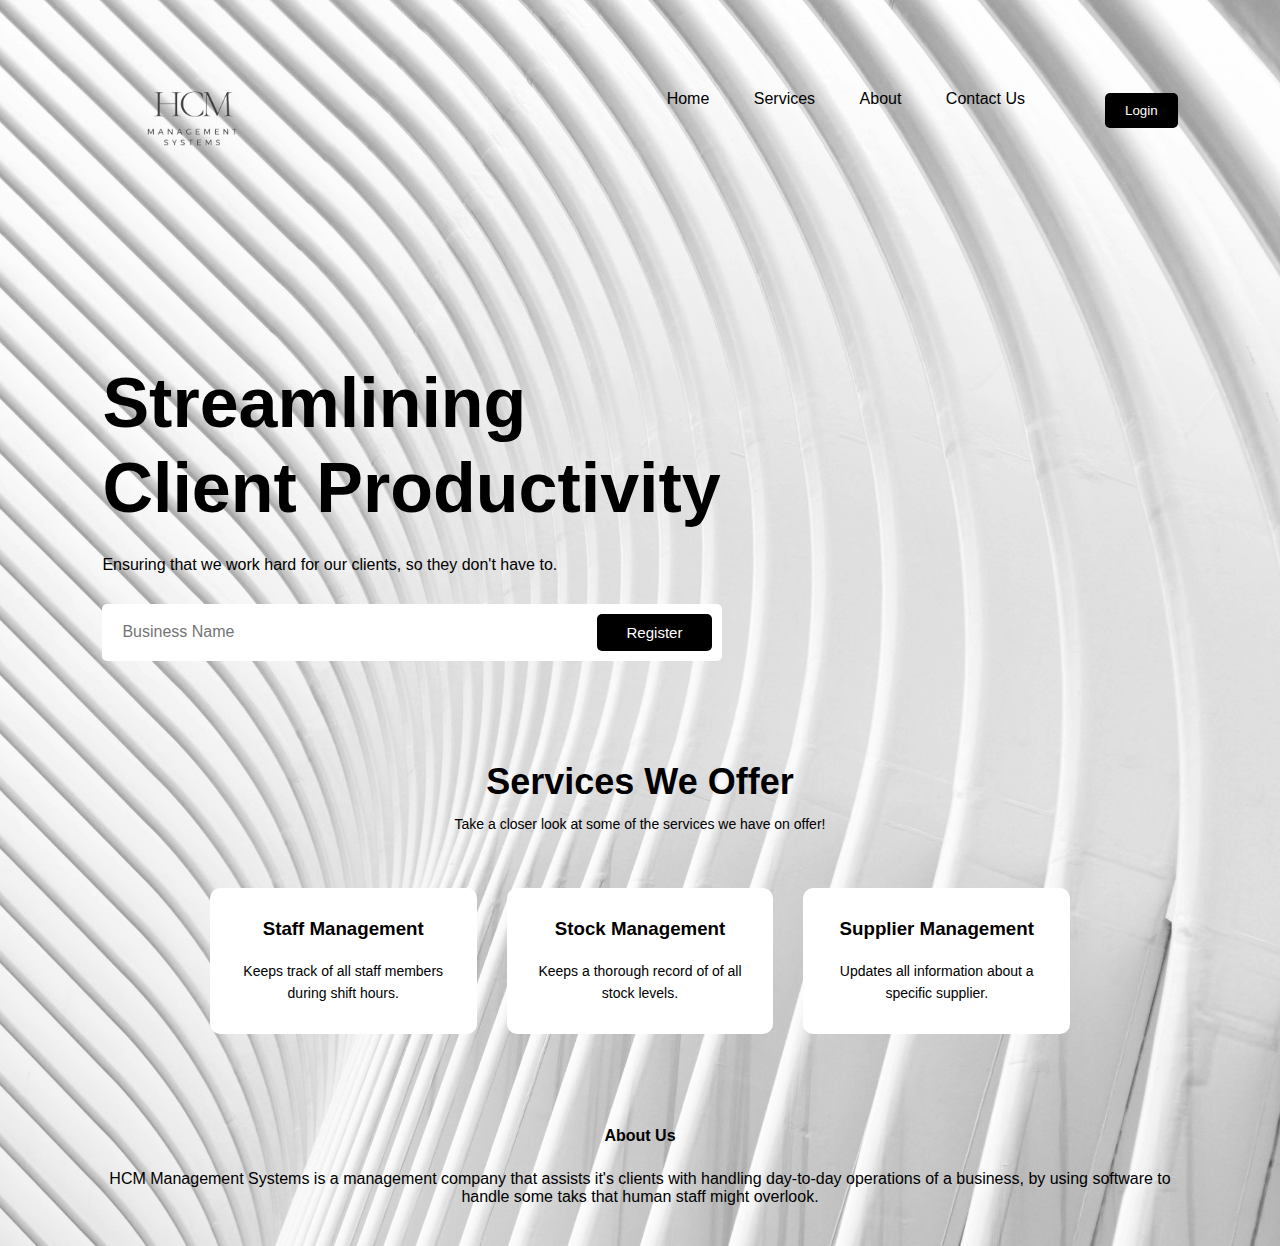
==== index.html @ 105f8566 "Added index.html & style.css files" ====
<!DOCTY:wq:PE html>
<html lang="en">
<head>
    <meta charset="UTF-8">
    <meta name="viewport" content="width=device-width, initial-scale=1.0">
    <title>HCM Management Systems</title>
    <link rel="stylesheet" href="style.css">
</head>
<body>
<div class="container">
    <nav>
        <img src="images/logo.png" class="logo">
        <ul>
            <li><a href="index.html">Home</a></li>
            <li><a href="#">Services</a></li>
            <li><a href="#">About</a></li>
            <li><a href="#">Contact Us</a></li>
        </ul>
        <button class="btn">Login</button>
    </nav>
    
    <div class="content">
        <h1>Streamlining Client Productivity</h1>
        <p> Ensuring that we work hard for our clients, so they don't have to.</p>
        <form>
            <input type="text" placeholder="Business Name">
            <button type="submit" class="btn">Register</button>
        </form>
    </div>
<section class="services">
    <h1>Services We Offer</h1>
    <p>Take a closer look at some of the services we have on offer!</p>

    <div class="row">
        <div class="services-col">
            <h3>Staff Management</h3>
            <p>Keeps track of all staff members during shift hours.</p>
        </div>
        <div class="services-col">
            <h3>Stock Management</h3>
            <p>Keeps a thorough record of of all stock levels.</p>
        </div>
        <div class="services-col">
            <h3>Supplier Management</h3>
            <p>Updates all information about a specific supplier.</p>
        </div>
</div>

</section>

<section class="footer">
    <h4>About Us</h4>
    <p>HCM Management Systems is a management company that assists it's clients with handling day-to-day operations of a business, by using software to handle some taks that human staff might overlook.</p>
</section>

</div>



    
</body>
</html>
---- style.css ----
*{
    margin: 0;
    padding: 0;
    font-family: 'Poppins', sans-serif;
    box-sizing: border-box;
}
.container{
    width: 100%;
    min-height: 100vh;
    background-image: url(images/bg-1.jpg);
    background-size: cover;
    background-position: center;
    padding: 10px 8%;
}
nav{
    width: 100%;
    display: flex;
    align-items: center;
    justify-content: space-between;
    padding: 10px 0;
}

.logo{
    width: 180px;
    cursor: pointer;
}

nav ul{
    list-style: none;
    width: 100%;
    text-align: right;
    padding-right: 60px;
}

nav ul li{
    display: inline-block;
    margin: 10px 20px;
}

nav ul li::after{
    content: "";
    display: block;
    width: 0%;
    height: 2px;
    background-color: #000000;
    margin: 10px 0;
    transition: 0.5s;
}

nav ul li:hover::after{
    width: 100%;
}

nav ul li a{
    color: black;
    text-decoration: none;
}

.btn{
    display: flex;
    align-items: center;
    padding: 10px 20px;
    border: 0;
    outline: 0;
    border-radius: 5px;
    background-color: black;
    color: white;
    font-weight: 500;
    cursor: pointer;
}

.btn img{
    width: 20px;
    margin-right: 10px;
}

.content{
    margin-top: 14%;
    color: black;
    max-width: 620px;
}

.content h1{
    font-size: 70px;
    font-weight: 600;
    line-height: 85px;
    margin-bottom: 25px;
}

.content form{
    display: flex;
    align-items: center;
    background: #fff;
    border-radius: 5px;
    padding: 10px;
    margin-top: 30px;
}

.content form input{
    border: 0;
    outline: 0;
    width: 100%;
    font-size: 16px;
    padding-left: 10px;
}

.content form .btn{
    font-size: 15px;
    padding: 10px 30px;
}

/*-----Services-----*/

.services{
    width: 80%;
    margin: auto;
    text-align: center;
    padding-top: 100px;
}

.services h1{
    font-size: 36px;
    font-weight: 600;    
}

.services p{
    color: #000000;
    font-size: 14px;
    font-weight: 300;
    line-height: 22px;
    padding: 10px;
}

.row{
    margin-top: 5%;
    display: flex;
    justify-content: space-between;
}

.services-col{
    flex-basis: 31%;
    background: #fff;
    border-radius: 10px;
    margin-bottom: 5%;
    padding: 20px 12px;
    box-sizing: border-box;
    transition: 0.5s;
}

.services h3{
    text-align: center;
    font-weight: 600;
    margin: 10px 0;
}

.services-col:hover{
    box-shadow: 0 0 20px rgba(0, 0, 0, 0.2);
}

/*-----footer-----*/

.footer{
    width: 100%;
    text-align: center;
    padding: 30px 0; 
}

.footer h4{
    margin-bottom: 25px;
    margin-top: 20px;
    font-weight: 600;
}
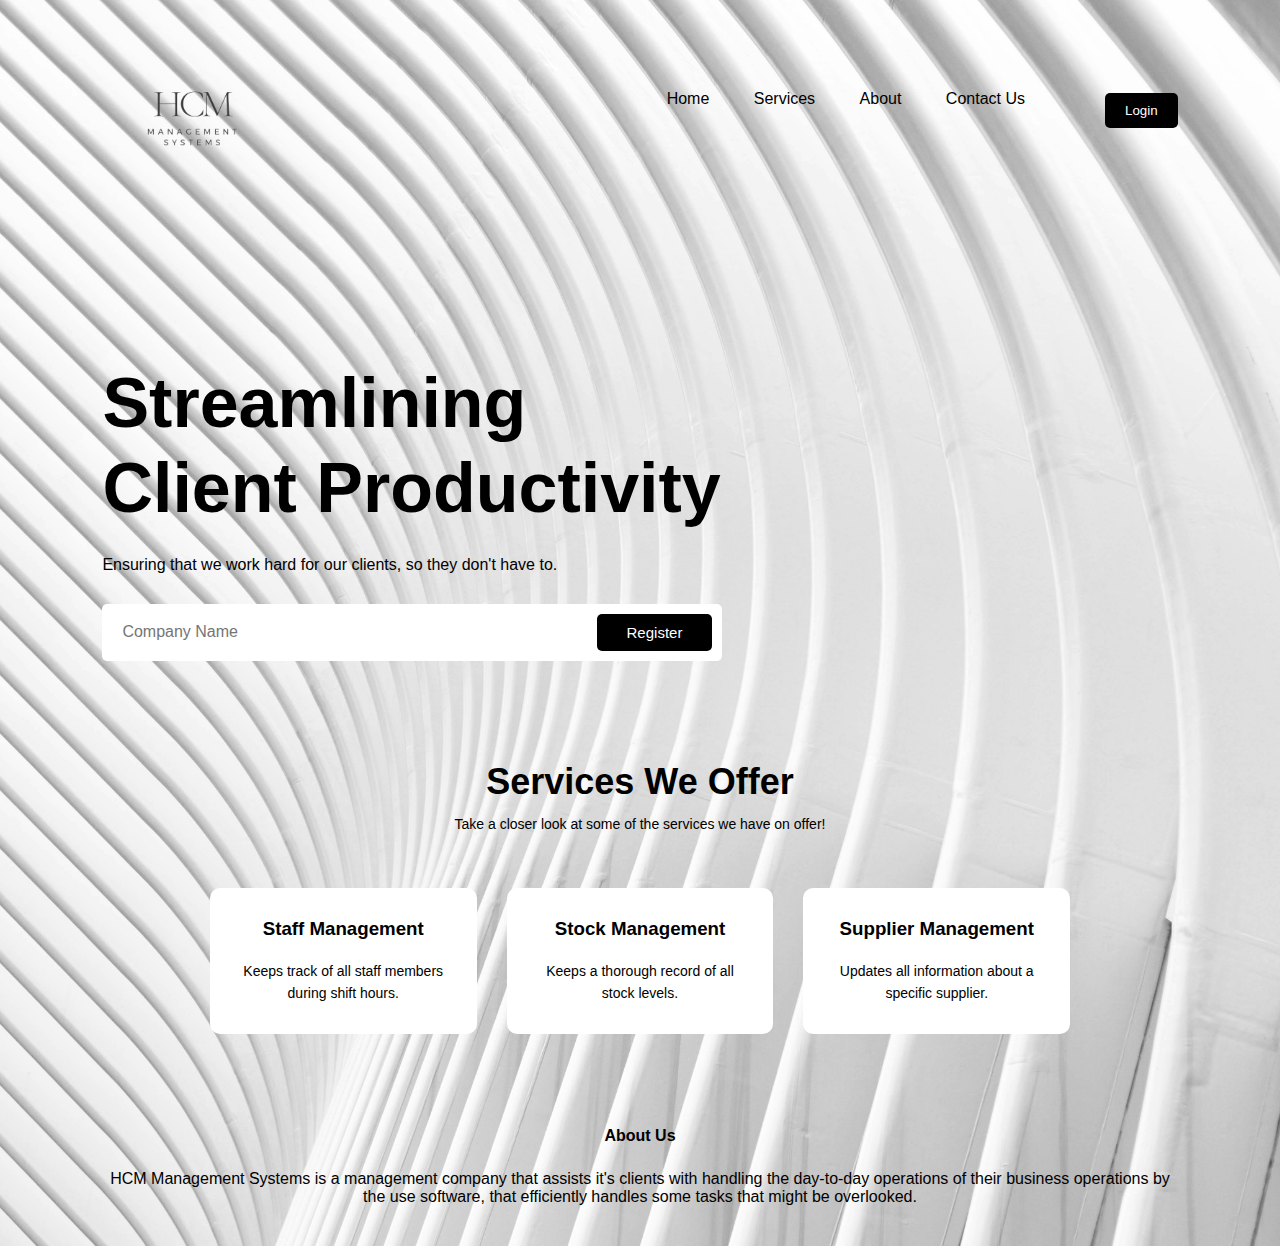
==== commit 66446806: "Updated files" ====
--- a/index.html
+++ b/index.html
@@ -1,4 +1,4 @@
-<!DOCTY:wq:PE html>
+<!DOCTYPE html>
 <html lang="en">
 <head>
     <meta charset="UTF-8">
@@ -13,7 +13,7 @@
         <ul>
             <li><a href="index.html">Home</a></li>
             <li><a href="#">Services</a></li>
-            <li><a href="#">About</a></li>
+            <li><a href="about.html">About</a></li>
             <li><a href="#">Contact Us</a></li>
         </ul>
         <button class="btn">Login</button>
@@ -23,7 +23,7 @@
         <h1>Streamlining Client Productivity</h1>
         <p> Ensuring that we work hard for our clients, so they don't have to.</p>
         <form>
-            <input type="text" placeholder="Business Name">
+            <input type="text" placeholder="Company Name">
             <button type="submit" class="btn">Register</button>
         </form>
     </div>
@@ -38,7 +38,7 @@
         </div>
         <div class="services-col">
             <h3>Stock Management</h3>
-            <p>Keeps a thorough record of of all stock levels.</p>
+            <p>Keeps a thorough record of all stock levels.</p>
         </div>
         <div class="services-col">
             <h3>Supplier Management</h3>
@@ -50,7 +50,7 @@
 
 <section class="footer">
     <h4>About Us</h4>
-    <p>HCM Management Systems is a management company that assists it's clients with handling day-to-day operations of a business, by using software to handle some taks that human staff might overlook.</p>
+    <p>HCM Management Systems is a management company that assists it's clients with handling the day-to-day operations of their business operations by the use software, that efficiently handles some tasks that might be overlooked.</p>
 </section>
 
 </div>
--- a/style.css
+++ b/style.css
@@ -170,3 +170,19 @@
     margin-top: 20px;
     font-weight: 600;
 }
+
+/*-----About Us Page-----*/
+
+.sub-header{
+    height: 50vh;
+    width: 100%;
+    background-image: linear-gradient(rgba(4,9,30,0.7),rgba(4,9,30,0.7)), url(images/about.jpg );
+    background-position: center;
+    background-size: cover;
+    text-align: center;
+    color: #fff;
+}
+
+.sub-header h1{
+    margin-top: 100px;
+}
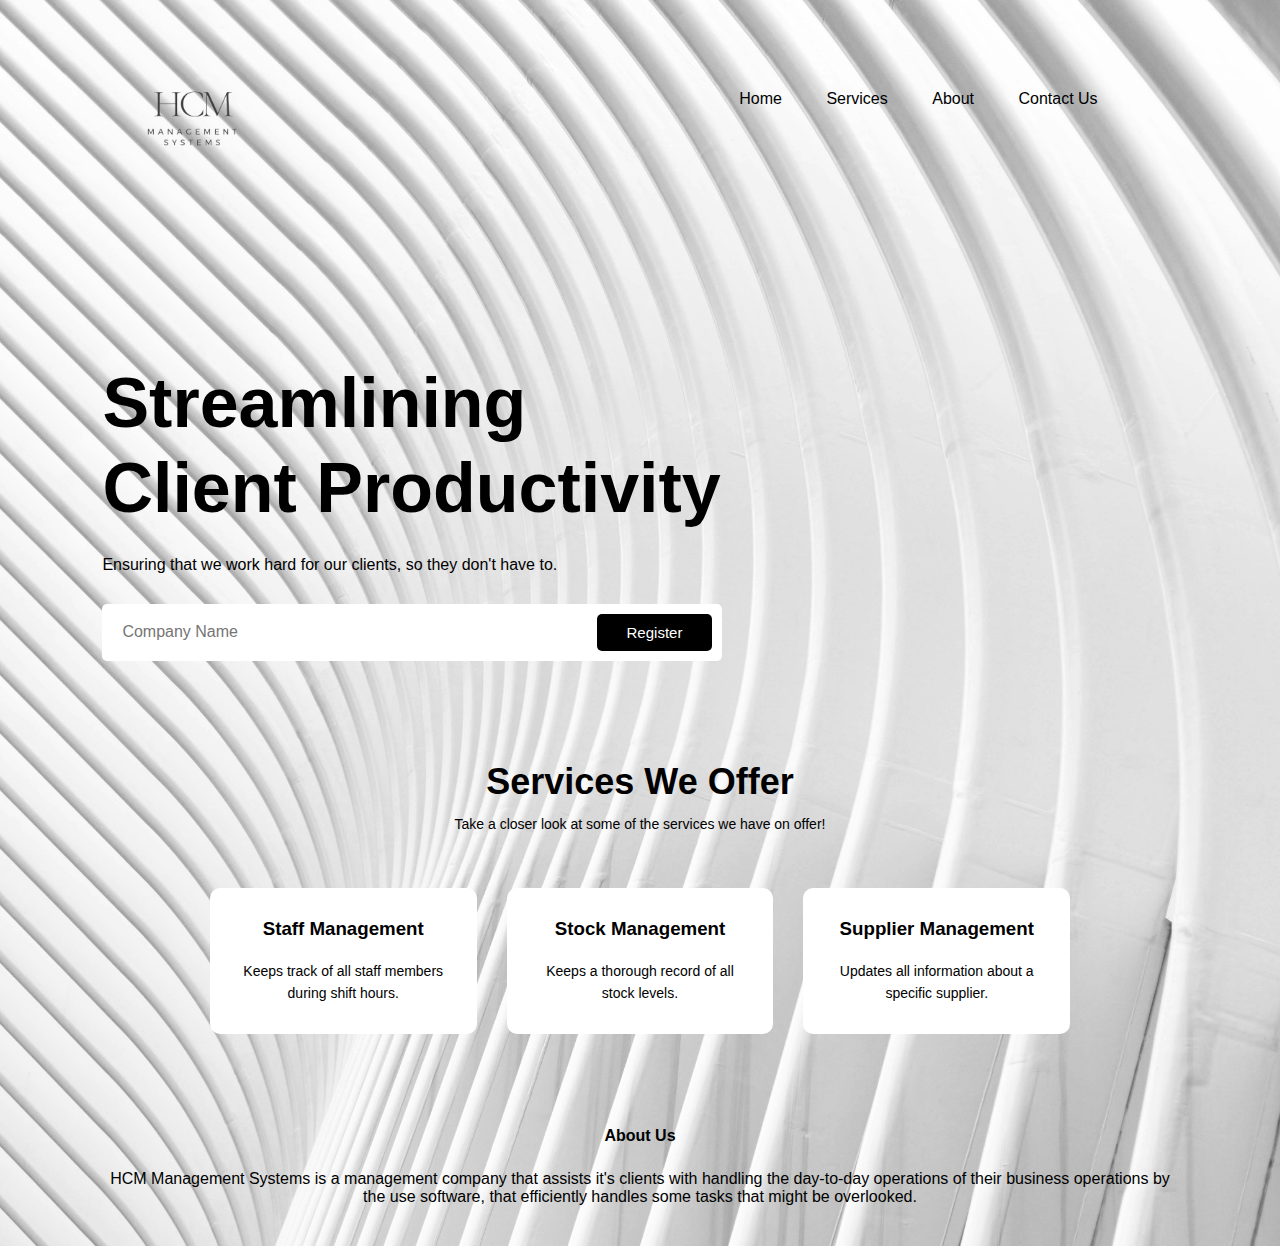
==== commit 60c2a74a: "removed login as it not meant to be part of landing page" ====
--- a/index.html
+++ b/index.html
@@ -16,7 +16,6 @@
             <li><a href="about.html">About</a></li>
             <li><a href="#">Contact Us</a></li>
         </ul>
-        <button class="btn">Login</button>
     </nav>
     
     <div class="content">
